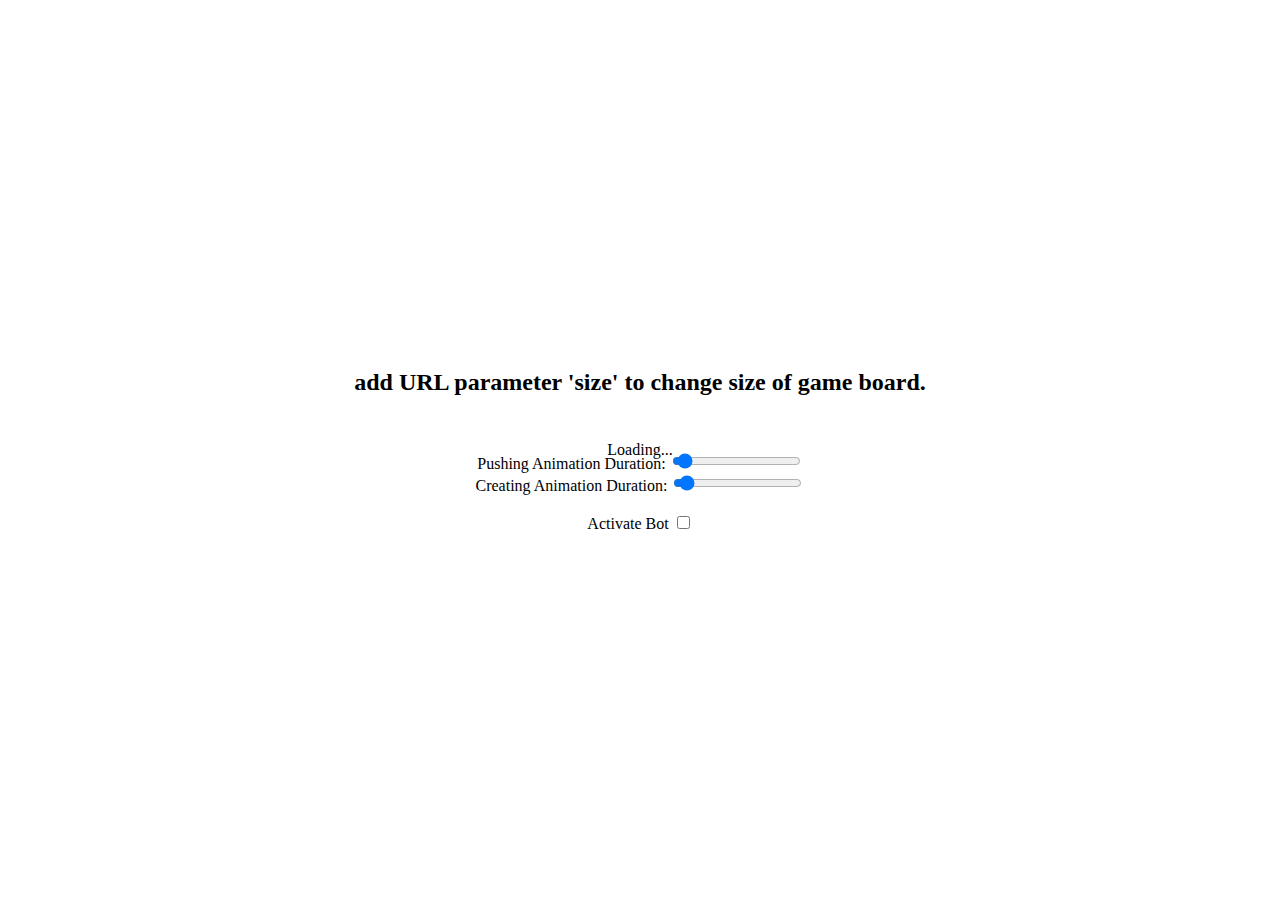
==== index.html @ 4f0fb280 "add animation speed control scrollbar and activate bot checkbox" ====
<!DOCTYPE html>
<html lang="en">
  <head>
    <meta charset="utf-8" />
    <meta name="viewport" content="width=device-width, initial-scale=1.0">

    <title>Sketch</title>

    <link rel="stylesheet" type="text/css" href="style.css">

    <script src="libraries/p5.min.js"></script>
    <script src="libraries/p5.sound.min.js"></script>
  </head>

  <body>
    <h2>add URL parameter 'size' to change size of game board.</h2>
    </br></br>

    <div>
      <label for="moveAnimationScrollbar">Pushing Animation Duration: <span id="moveAnimationDuration"></span></label>
      <input type="range" min="0" max="100" value="5" id="moveAnimationScrollbar">
    </div>
    <div>
      <label for="newNumberAnimationScrollbar">Creating Animation Duration: <span id="newNumberAnimationDuration"></span></label>
      <input type="range" min="0" max="100" value="5" id="newNumberAnimationScrollbar">
    </div>
    </br><div>
      <label for="toggleBotCheckbox">Activate Bot</label>
      <input type="checkbox" id="toggleBotCheckbox">
    </div></br>

    <script src="code/agent.js"></script>
    <script src="code/game.js"></script>
    <script src="code/main.js"></script>
    <script src="code/timer.js"></script>
    <script>
      window.onload = function() {
        const urlParams = new URLSearchParams(window.location.search);
        const sizeParam = urlParams.get('size');
        if (!sizeParam) {
          var url = window.location.href;
          if (url.indexOf('?') !== -1) url += '&size=4';
          else url += '?size=4';
          window.location.href = url;
        }
      };
    </script>
  </div>
  </body>
</html>
---- style.css ----
html, body {
  margin: 0;
  padding: 0;

  display: flex;
  flex-direction: column;
  justify-content: center;
  align-items: center;
  height: 100vh
}

canvas {
  display: block;
}
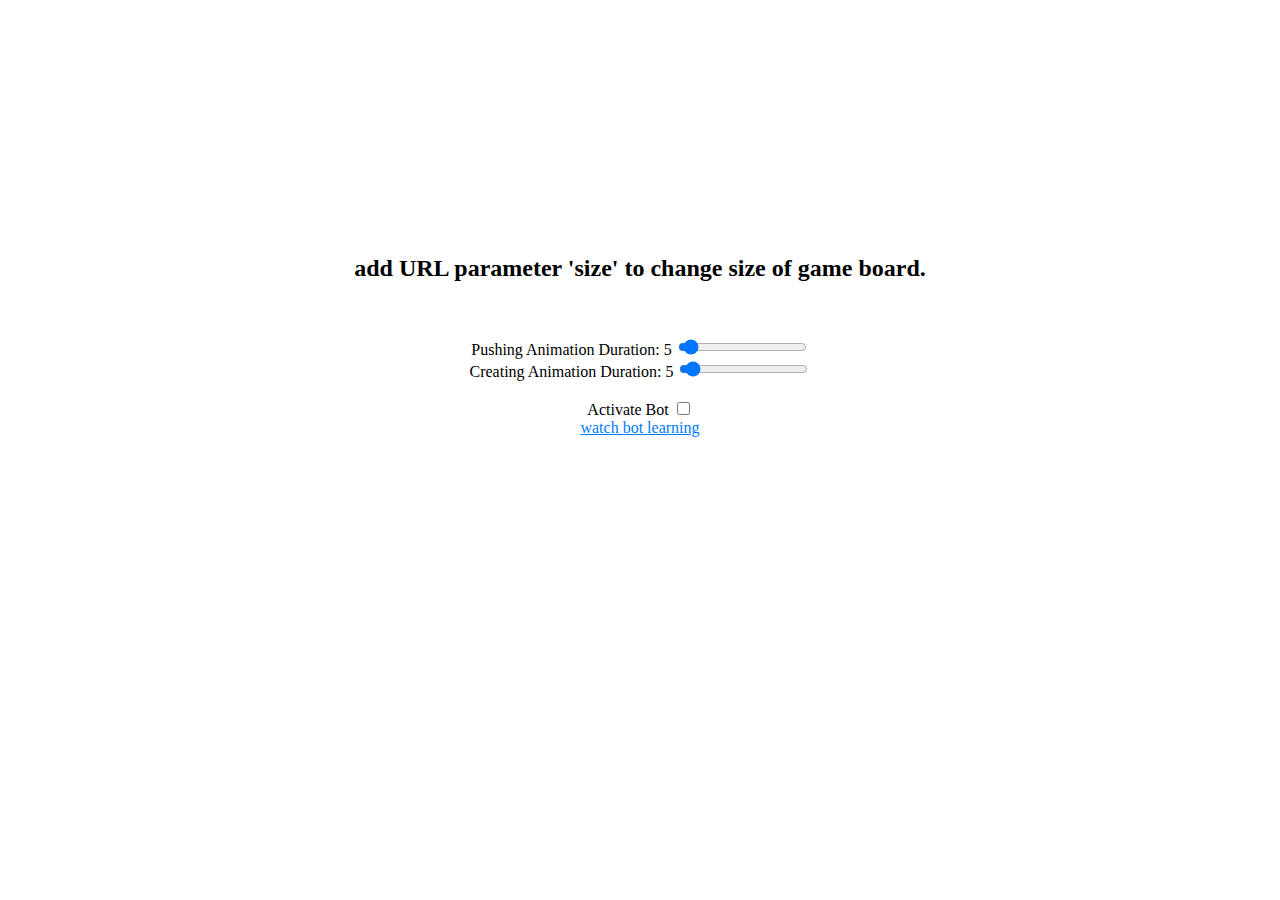
==== commit fd9b750e: "create main2.js" ====
--- a/index.html
+++ b/index.html
@@ -27,7 +27,9 @@
     </br><div>
       <label for="toggleBotCheckbox">Activate Bot</label>
       <input type="checkbox" id="toggleBotCheckbox">
-    </div></br>
+    </div>
+
+    <a href="genetic.html">watch bot learning</a></br>
 
     <script src="code/agent.js"></script>
     <script src="code/game.js"></script>
--- a/style.css
+++ b/style.css
@@ -12,3 +12,12 @@
 canvas {
   display: block;
 }
+
+a {
+  /* text-decoration: none; */
+  color: #007BFF;
+}
+
+a:hover {
+  color: #00B7FF;
+}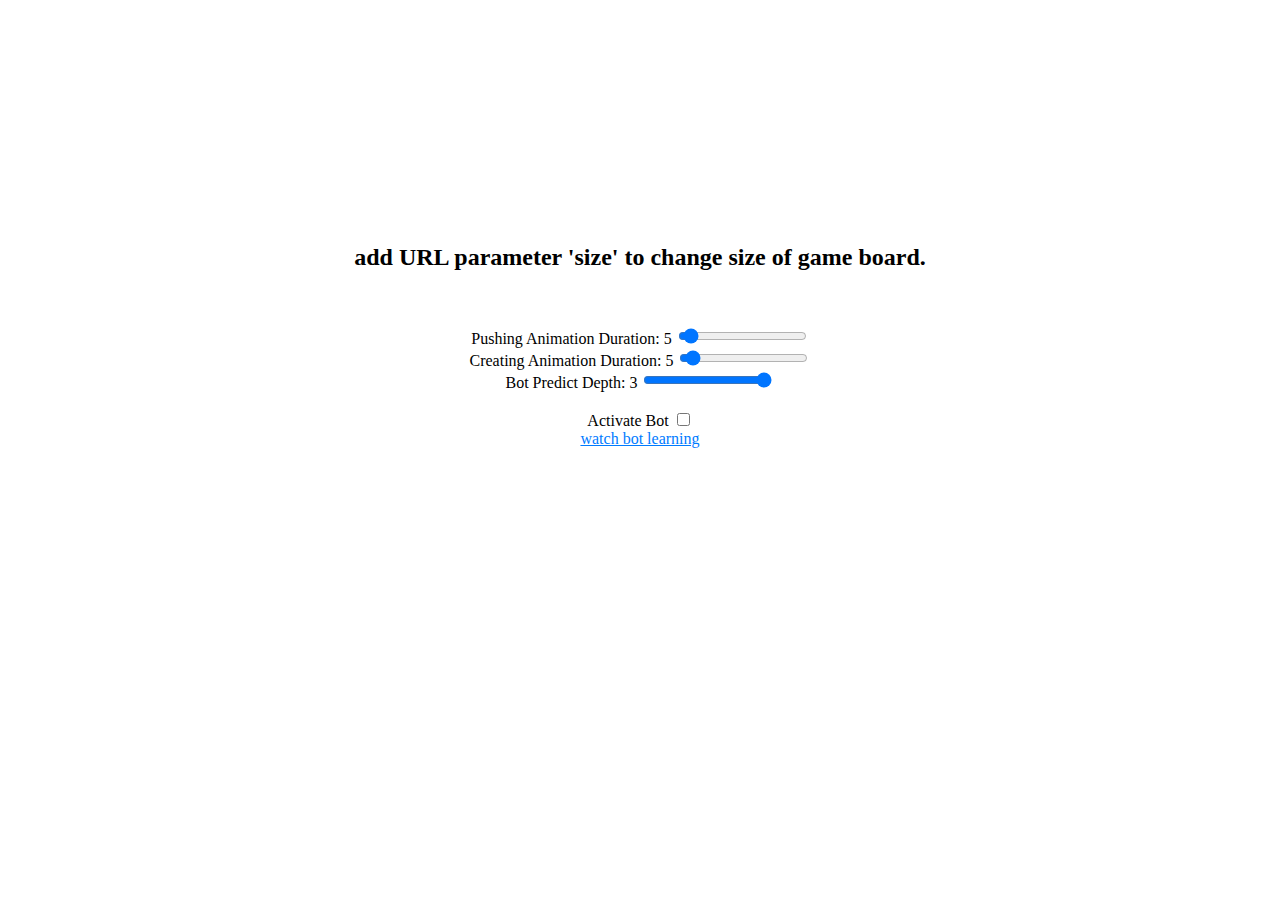
==== commit 91560338: "feat: add bot predict depth scrollbar" ====
--- a/index.html
+++ b/index.html
@@ -23,6 +23,10 @@
     <div>
       <label for="newNumberAnimationScrollbar">Creating Animation Duration: <span id="newNumberAnimationDuration"></span></label>
       <input type="range" min="0" max="100" value="5" id="newNumberAnimationScrollbar">
+    </div>
+    <div>
+      <label for="agentPredictDepthScrollbar">Bot Predict Depth: <span id="agentPredictDepth"></span></label>
+      <input type="range" min="2" max="3" value="3" id="agentPredictDepthScrollbar">
     </div>
     </br><div>
       <label for="toggleBotCheckbox">Activate Bot</label>
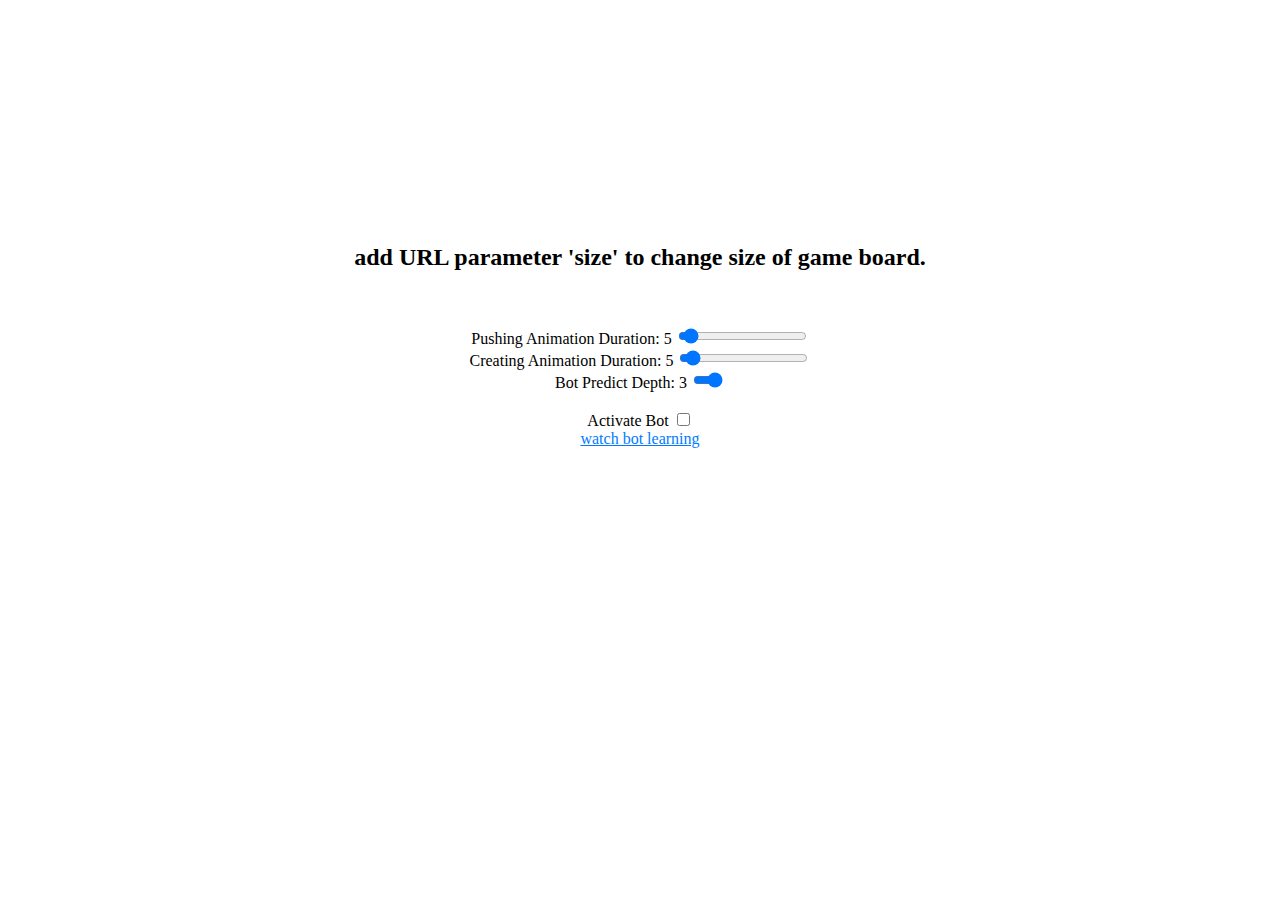
==== commit f3023ee9: "chore: shorten width of scrollbar" ====
--- a/index.html
+++ b/index.html
@@ -5,6 +5,11 @@
     <meta name="viewport" content="width=device-width, initial-scale=1.0">
 
     <title>Sketch</title>
+    <style>
+      #agentPredictDepthScrollbar {
+        width: 30px;
+      }
+    </style>
 
     <link rel="stylesheet" type="text/css" href="style.css">
 
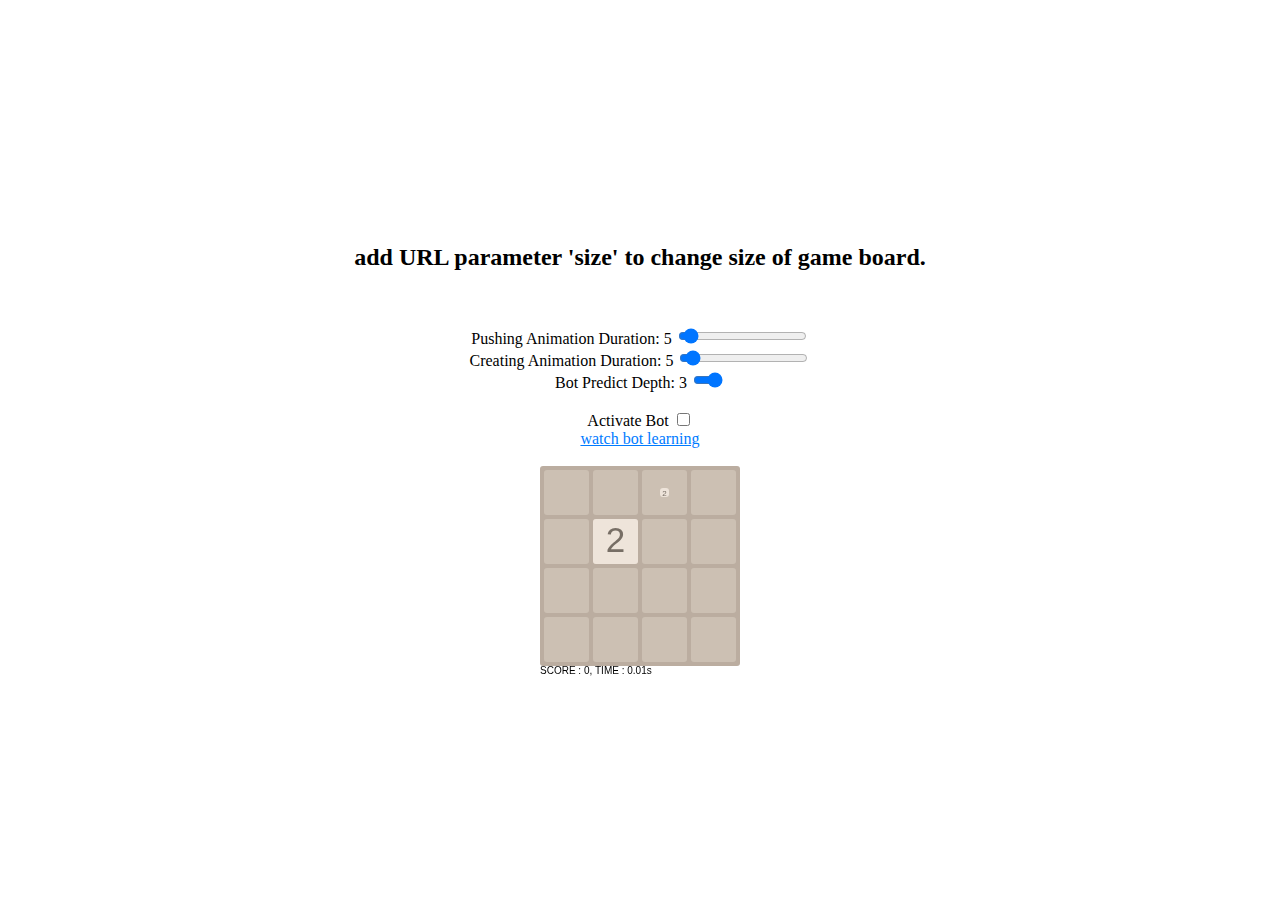
==== commit d1cd51f2: "chore: change page title" ====
--- a/index.html
+++ b/index.html
@@ -4,7 +4,7 @@
     <meta charset="utf-8" />
     <meta name="viewport" content="width=device-width, initial-scale=1.0">
 
-    <title>Sketch</title>
+    <title>2048</title>
     <style>
       #agentPredictDepthScrollbar {
         width: 30px;
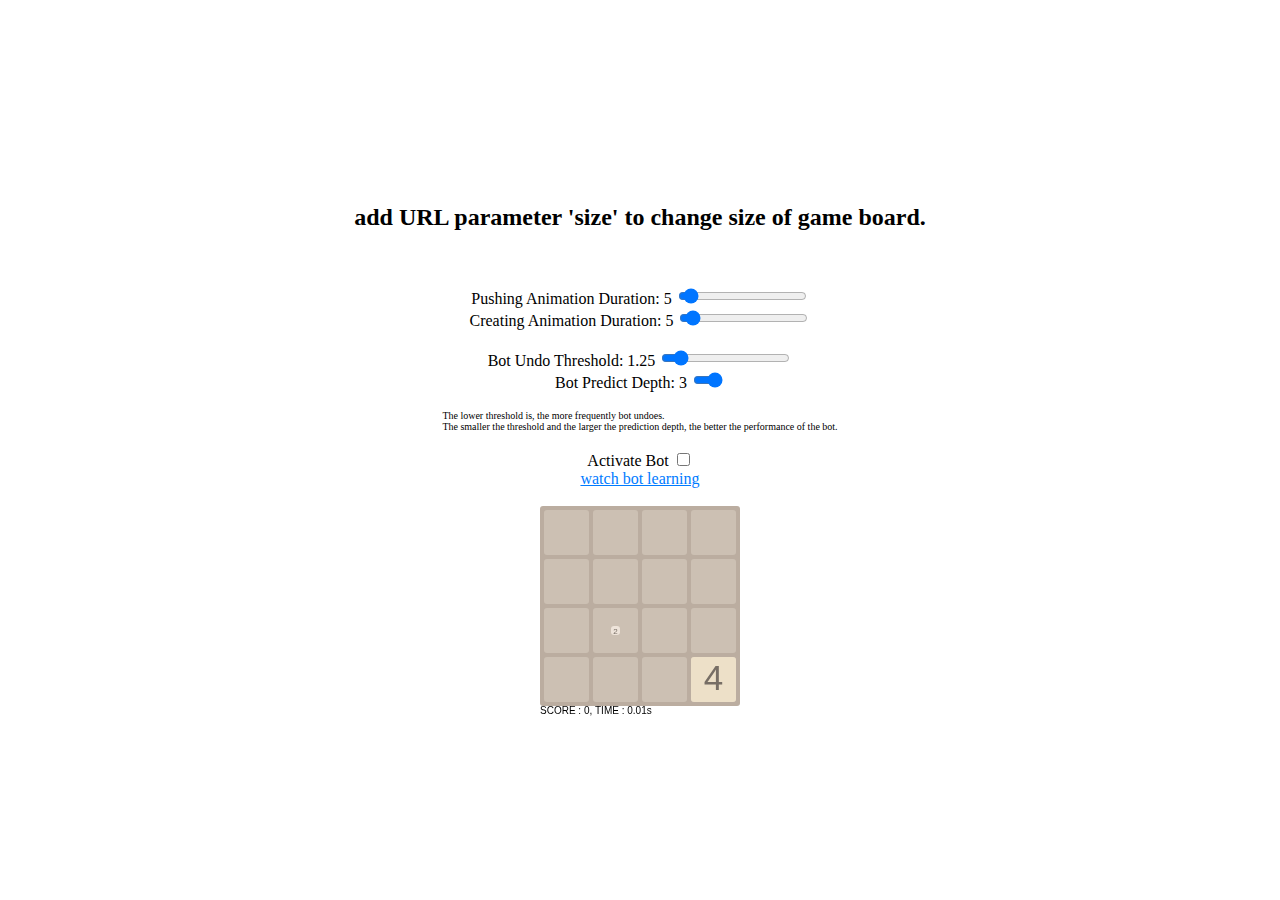
==== commit 52bee7d0: "feat: enable bot undo" ====
--- a/index.html
+++ b/index.html
@@ -29,10 +29,25 @@
       <label for="newNumberAnimationScrollbar">Creating Animation Duration: <span id="newNumberAnimationDuration"></span></label>
       <input type="range" min="0" max="100" value="5" id="newNumberAnimationScrollbar">
     </div>
+
+    </br>
+
+    <div>
+      <label for="agentUndoThresholdScrollbar">Bot Undo Threshold: <span id="agentUndoThreshold"></span></label>
+      <input type="range" min="105" max="300" value="125" id="agentUndoThresholdScrollbar">
+    </div>
     <div>
       <label for="agentPredictDepthScrollbar">Bot Predict Depth: <span id="agentPredictDepth"></span></label>
       <input type="range" min="2" max="3" value="3" id="agentPredictDepthScrollbar">
     </div>
+    
+    </br>
+
+    <div style="font-size: 10px;">
+      <span>The lower threshold is, the more frequently bot undoes.</span></br>
+      <span>The smaller the threshold and the larger the prediction depth, the better the performance of the bot.</span>
+    </div>
+
     </br><div>
       <label for="toggleBotCheckbox">Activate Bot</label>
       <input type="checkbox" id="toggleBotCheckbox">
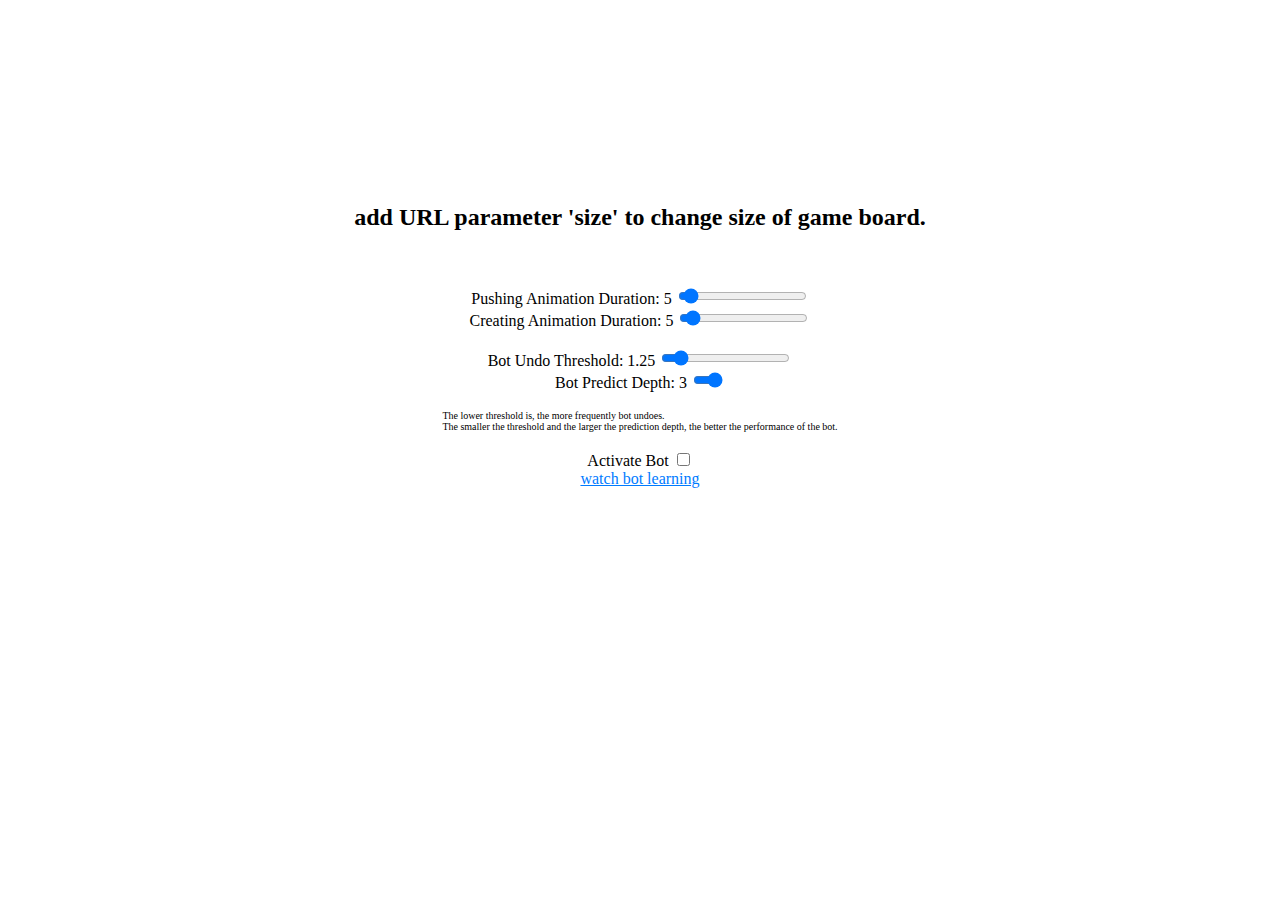
==== commit 3d935634: "feat(genetic.html) add graph of score history" ====
--- a/index.html
+++ b/index.html
@@ -15,6 +15,7 @@
 
     <script src="libraries/p5.min.js"></script>
     <script src="libraries/p5.sound.min.js"></script>
+    <script src="libraries/grafica.min.js"></script>
   </head>
 
   <body>
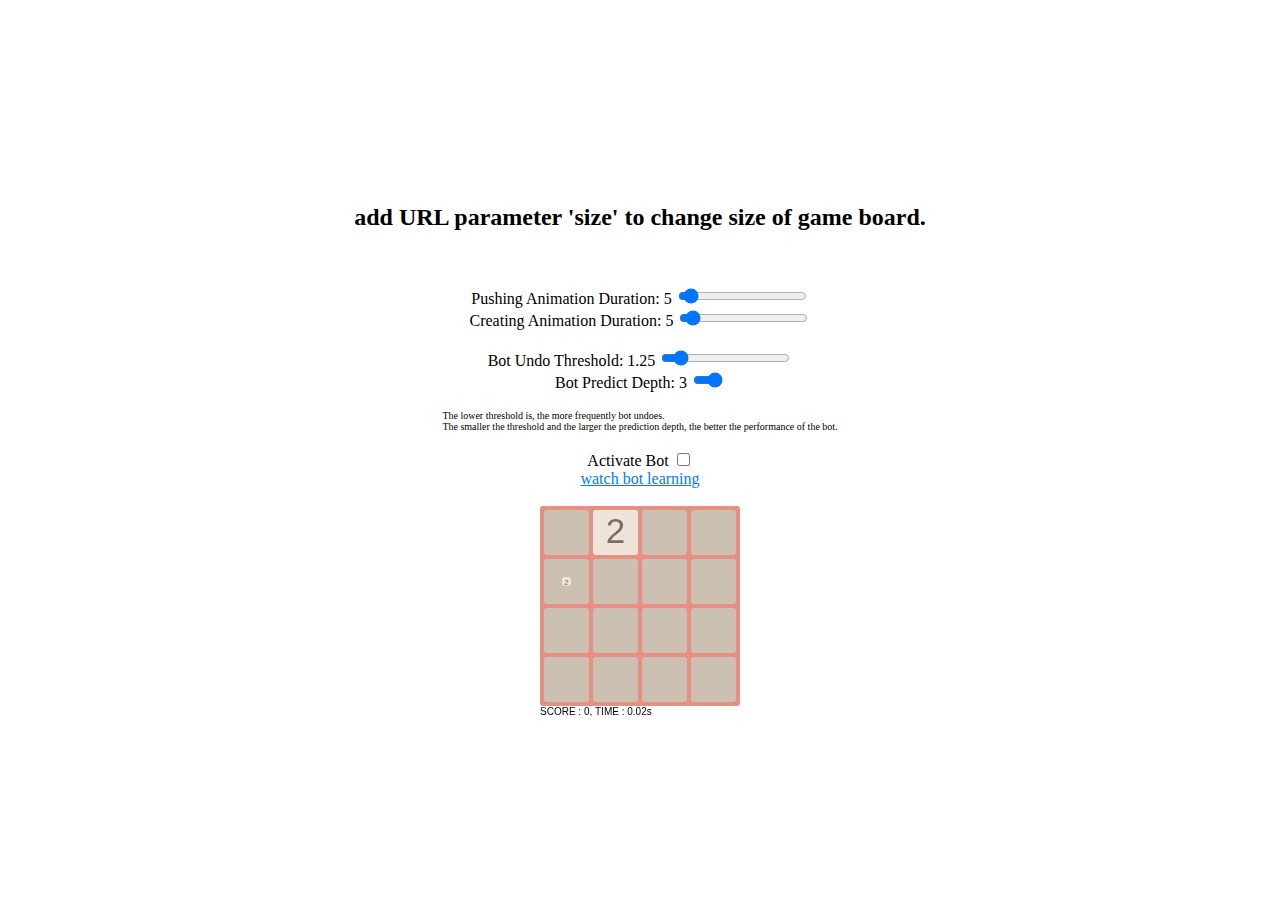
==== commit d339967b: "refactor: rename files" ====
--- a/index.html
+++ b/index.html
@@ -56,10 +56,10 @@
 
     <a href="genetic.html">watch bot learning</a></br>
 
-    <script src="code/agent.js"></script>
-    <script src="code/game.js"></script>
-    <script src="code/main.js"></script>
-    <script src="code/timer.js"></script>
+    <script src="game/agent.js"></script>
+    <script src="game/game.js"></script>
+    <script src="game/timer.js"></script>
+    <script src="greedy.js"></script> <!-- main -->
     <script>
       window.onload = function() {
         const urlParams = new URLSearchParams(window.location.search);
